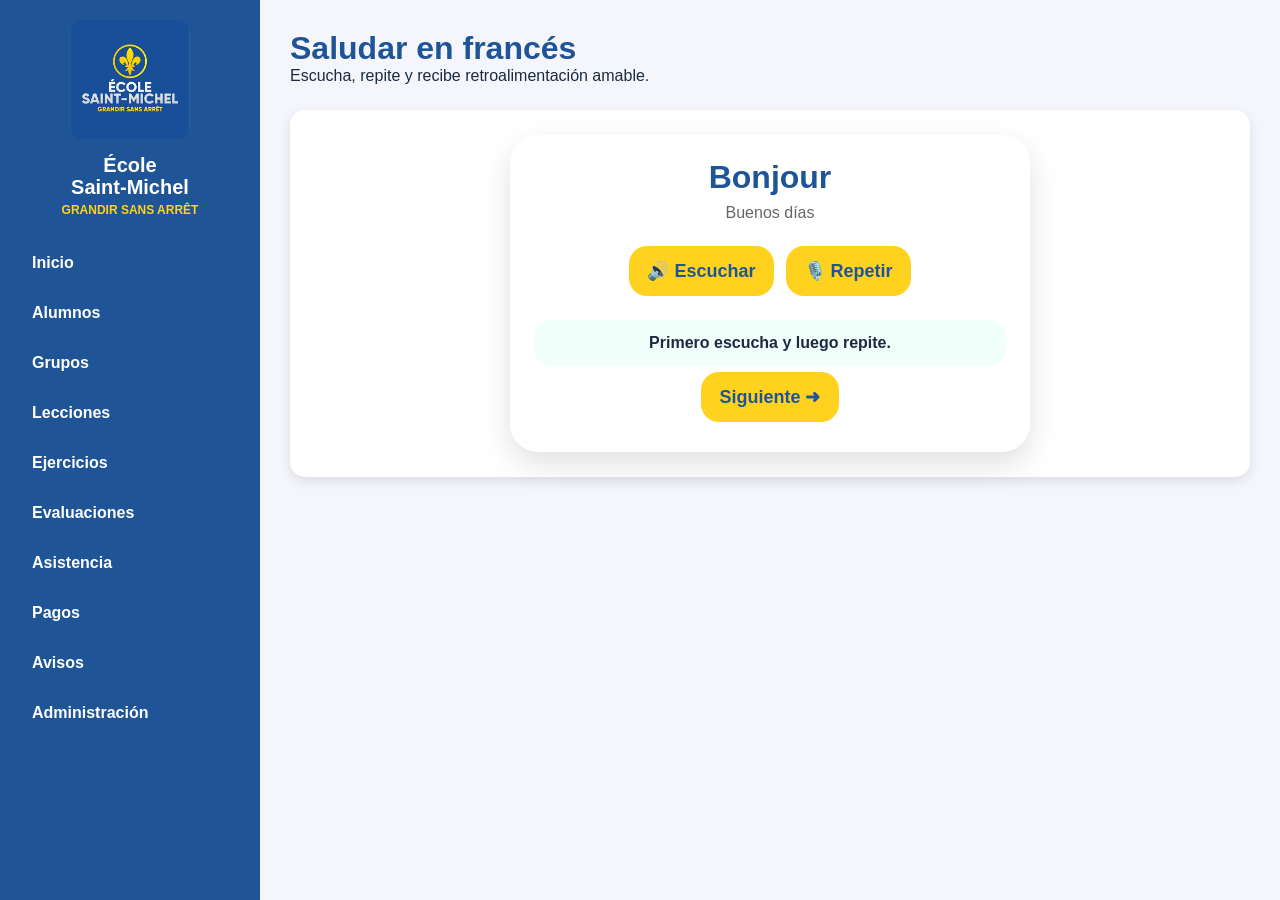
==== voz-frances.html @ efb7e1db "Add files via upload" ====
<!DOCTYPE html><html lang="es"><head><meta charset="UTF-8"><meta name="viewport" content="width=device-width, initial-scale=1.0"><title>École Saint-Michel | Voz Francés</title><link rel="stylesheet" href="css/base.css"><link rel="stylesheet" href="css/layout.css"><link rel="stylesheet" href="css/speech.css"></head><body class="app-layout"><aside class="sidebar"><img src="assets/img/logo.png" alt="École Saint-Michel"><h2>École<br>Saint-Michel</h2><p class="slogan">GRANDIR SANS ARRÊT</p><nav class="menu"><a href="index.html">Inicio</a><a href="alumnos.html">Alumnos</a><a href="#">Grupos</a><a href="lecciones.html">Lecciones</a><a href="#">Ejercicios</a><a href="#">Evaluaciones</a><a href="#">Asistencia</a><a href="#">Pagos</a><a href="#">Avisos</a><a href="#">Administración</a></nav></aside><main class="main"><div class="top"><div><h1>Saludar en francés</h1><p>Escucha, repite y recibe retroalimentación amable.</p></div></div><div class="panel"><div id="speechPractice"></div></div></main><script src="js/speech-fr.js"></script></body></html>
---- css/base.css ----
*{margin:0;padding:0;box-sizing:border-box;font-family:Arial,sans-serif} :root{--azul:#1F5597;--azul-oscuro:#153b6f;--amarillo:#FFD21F;--fondo:#f4f6fb;--texto:#1b2a41;--blanco:#fff;--gris:#666;--borde:#e2e8f0;--sombra:0 8px 20px rgba(0,0,0,.08)} body{background:var(--fondo);color:var(--texto)} button,input,select,textarea{font-family:inherit} button{cursor:pointer}.btn{background:var(--amarillo);color:var(--azul-oscuro);border:none;padding:12px 18px;border-radius:10px;font-weight:bold;cursor:pointer;text-decoration:none;display:inline-block}.btn:hover{opacity:.9}.panel{background:#fff;padding:25px;border-radius:15px;box-shadow:0 4px 12px rgba(0,0,0,.1);margin-bottom:20px}.panel h2{color:var(--azul);margin-bottom:15px}.tag{display:inline-block;background:#eaf1ff;color:var(--azul);padding:6px 10px;border-radius:20px;font-size:12px;font-weight:bold;margin-right:5px;margin-bottom:5px}
---- css/layout.css ----
body.app-layout{display:flex;min-height:100vh}.sidebar{width:260px;background:var(--azul);color:white;padding:20px;flex-shrink:0}.sidebar img{width:120px;display:block;margin:0 auto 15px;border-radius:12px}.sidebar h2{text-align:center;margin-bottom:5px;font-size:20px;line-height:1.1}.sidebar .slogan{text-align:center;color:var(--amarillo);font-size:12px;font-weight:bold;margin-bottom:25px}.menu a{display:block;padding:12px;margin-bottom:8px;text-decoration:none;color:white;border-radius:10px;font-weight:bold}.menu a:hover,.menu a.active{background:var(--amarillo);color:var(--azul)}.main{flex:1;padding:30px}.top{display:flex;justify-content:space-between;align-items:center;margin-bottom:25px;gap:15px}.top h1{color:var(--azul)}@media(max-width:900px){body.app-layout{flex-direction:column}.sidebar{width:100%}.main{padding:20px}.top{flex-direction:column;align-items:flex-start}}
---- css/speech.css ----
.speech-card{max-width:520px;margin:auto;padding:24px;border-radius:28px;background:white;box-shadow:0 12px 30px rgba(0,0,0,.12);text-align:center}.speech-card h2{color:var(--azul);font-size:32px;margin-bottom:8px}.speech-card p{color:#666;margin-bottom:18px}.speech-card button{font-size:18px;padding:14px 18px;border:0;border-radius:18px;background:var(--amarillo);color:var(--azul);font-weight:bold;margin:6px}#speechFeedback{margin-top:18px;padding:14px;border-radius:18px;background:#f1fffb;font-weight:bold}
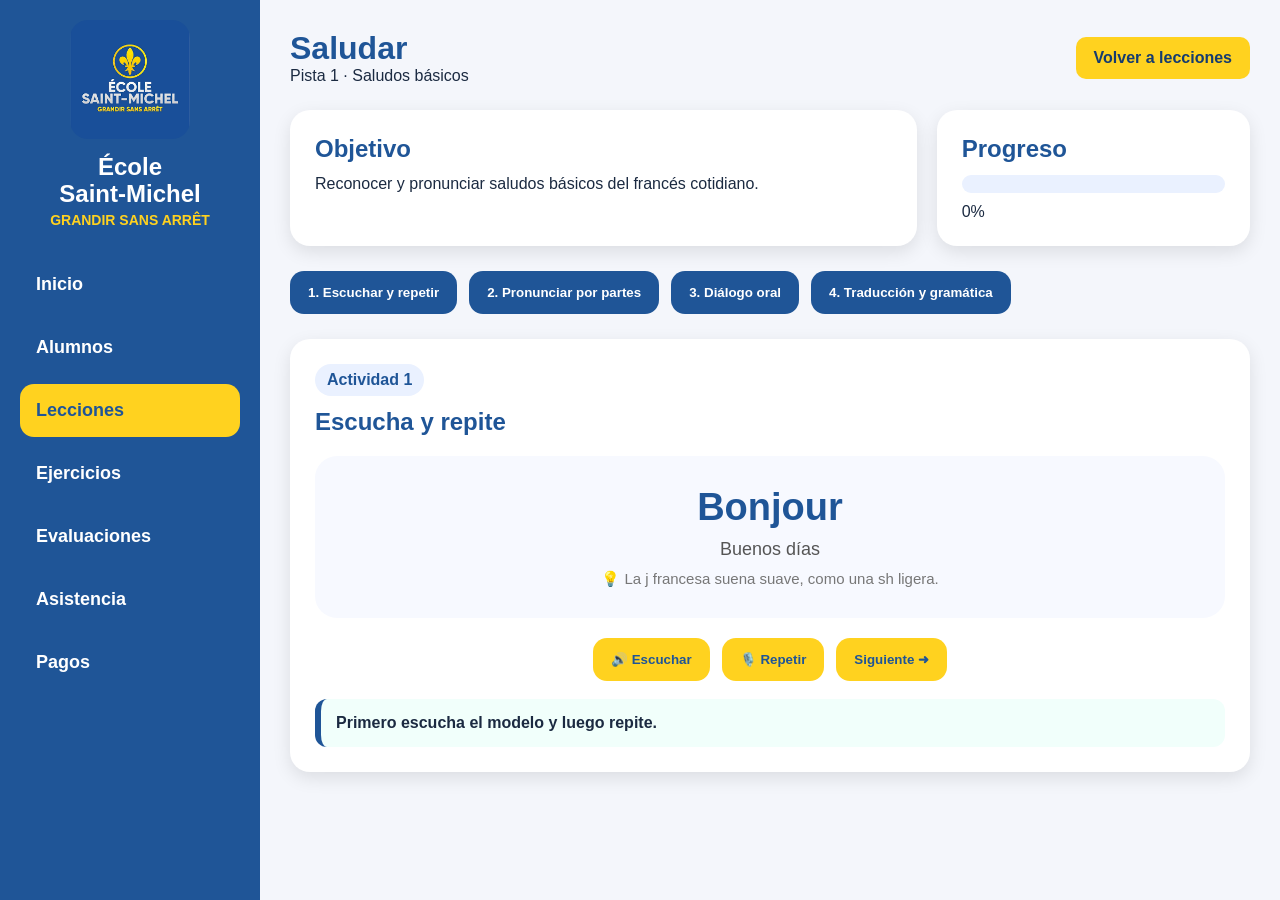
==== commit 8c31bab3: "Update voz-frances.html" ====
--- a/voz-frances.html
+++ b/voz-frances.html
@@ -1 +1,277 @@
-<!DOCTYPE html><html lang="es"><head><meta charset="UTF-8"><meta name="viewport" content="width=device-width, initial-scale=1.0"><title>École Saint-Michel | Voz Francés</title><link rel="stylesheet" href="css/base.css"><link rel="stylesheet" href="css/layout.css"><link rel="stylesheet" href="css/speech.css"></head><body class="app-layout"><aside class="sidebar"><img src="assets/img/logo.png" alt="École Saint-Michel"><h2>École<br>Saint-Michel</h2><p class="slogan">GRANDIR SANS ARRÊT</p><nav class="menu"><a href="index.html">Inicio</a><a href="alumnos.html">Alumnos</a><a href="#">Grupos</a><a href="lecciones.html">Lecciones</a><a href="#">Ejercicios</a><a href="#">Evaluaciones</a><a href="#">Asistencia</a><a href="#">Pagos</a><a href="#">Avisos</a><a href="#">Administración</a></nav></aside><main class="main"><div class="top"><div><h1>Saludar en francés</h1><p>Escucha, repite y recibe retroalimentación amable.</p></div></div><div class="panel"><div id="speechPractice"></div></div></main><script src="js/speech-fr.js"></script></body></html>
+<!DOCTYPE html>
+<html lang="es">
+
+<head>
+    <meta charset="UTF-8">
+
+    <meta name="viewport"
+          content="width=device-width, initial-scale=1.0">
+
+    <title>École Saint-Michel | Pronunciación A1</title>
+
+    <link rel="stylesheet" href="css/base.css">
+    <link rel="stylesheet" href="css/layout.css">
+    <link rel="stylesheet" href="css/voz-frances.css">
+</head>
+
+<body class="app-layout">
+
+    <aside class="sidebar">
+
+        <img src="assets/img/logo.png"
+             alt="École Saint-Michel">
+
+        <h2>
+            École<br>
+            Saint-Michel
+        </h2>
+
+        <p class="slogan">
+            GRANDIR SANS ARRÊT
+        </p>
+
+        <nav class="menu">
+            <a href="index.html">Inicio</a>
+            <a href="alumnos.html">Alumnos</a>
+            <a href="lecciones.html" class="active">Lecciones</a>
+            <a href="#">Ejercicios</a>
+            <a href="#">Evaluaciones</a>
+            <a href="#">Asistencia</a>
+            <a href="#">Pagos</a>
+        </nav>
+
+    </aside>
+
+
+    <main class="main">
+
+        <div class="top">
+
+            <div>
+                <h1 id="lessonTitle">
+                    Pronunciación A1
+                </h1>
+
+                <p id="lessonSubtitle">
+                    Escucha, repite y recibe retroalimentación amable.
+                </p>
+            </div>
+
+            <a class="btn"
+               href="lecciones.html">
+                Volver a lecciones
+            </a>
+
+        </div>
+
+
+        <section class="lesson-intro">
+
+            <div class="intro-card">
+
+                <h2>Objetivo</h2>
+
+                <p id="lessonGoal">
+                    Practicar frases básicas del francés cotidiano.
+                </p>
+
+            </div>
+
+            <div class="intro-card">
+
+                <h2>Progreso</h2>
+
+                <div class="progress-box">
+                    <div id="progressFill"
+                         class="progress-fill">
+                    </div>
+                </div>
+
+                <p id="progressText">
+                    0%
+                </p>
+
+            </div>
+
+        </section>
+
+
+        <section class="activity-tabs">
+
+            <button onclick="showActivity('listen')">
+                1. Escuchar y repetir
+            </button>
+
+            <button onclick="showActivity('chunks')">
+                2. Pronunciar por partes
+            </button>
+
+            <button onclick="showActivity('dialogue')">
+                3. Diálogo oral
+            </button>
+
+            <button onclick="showActivity('grammar')">
+                4. Traducción y gramática
+            </button>
+
+        </section>
+
+
+        <section id="listen"
+                 class="activity active">
+
+            <div class="practice-card">
+
+                <span class="activity-label">
+                    Actividad 1
+                </span>
+
+                <h2>Escucha y repite</h2>
+
+                <div id="phraseBox"
+                     class="phrase-box">
+                </div>
+
+                <div class="actions-row">
+
+                    <button onclick="playCurrentPhrase()">
+                        🔊 Escuchar
+                    </button>
+
+                    <button onclick="startRecognition()">
+                        🎙️ Repetir
+                    </button>
+
+                    <button onclick="nextPhrase()">
+                        Siguiente ➜
+                    </button>
+
+                </div>
+
+                <div id="feedback"
+                     class="feedback">
+                    Primero escucha el modelo y luego repite.
+                </div>
+
+            </div>
+
+        </section>
+
+
+        <section id="chunks"
+                 class="activity">
+
+            <div class="practice-card">
+
+                <span class="activity-label">
+                    Actividad 2
+                </span>
+
+                <h2>Pronunciar por partes</h2>
+
+                <p>
+                    La frase se divide en partes pequeñas para practicar
+                    ritmo, memoria auditiva y pronunciación.
+                </p>
+
+                <div id="chunkBox"
+                     class="chunk-box">
+                </div>
+
+                <div class="actions-row">
+
+                    <button onclick="playChunk()">
+                        🔊 Escuchar parte
+                    </button>
+
+                    <button onclick="startChunkRecognition()">
+                        🎙️ Repetir parte
+                    </button>
+
+                    <button onclick="nextChunk()">
+                        Siguiente parte ➜
+                    </button>
+
+                </div>
+
+                <div id="chunkFeedback"
+                     class="feedback">
+                    Escucha una parte y repítela.
+                </div>
+
+            </div>
+
+        </section>
+
+
+        <section id="dialogue"
+                 class="activity">
+
+            <div class="practice-card">
+
+                <span class="activity-label">
+                    Actividad 3
+                </span>
+
+                <h2>Diálogo oral guiado</h2>
+
+                <p>
+                    El sistema dice una frase y el alumno responde oralmente.
+                </p>
+
+                <div id="dialogueBox"
+                     class="dialogue-box">
+                </div>
+
+                <div class="actions-row">
+
+                    <button onclick="playDialoguePrompt()">
+                        🔊 Escuchar turno
+                    </button>
+
+                    <button onclick="startDialogueRecognition()">
+                        🎙️ Responder
+                    </button>
+
+                    <button onclick="nextDialogueTurn()">
+                        Siguiente turno ➜
+                    </button>
+
+                </div>
+
+                <div id="dialogueFeedback"
+                     class="feedback">
+                    Escucha el turno y responde.
+                </div>
+
+            </div>
+
+        </section>
+
+
+        <section id="grammar"
+                 class="activity">
+
+            <div class="practice-card">
+
+                <span class="activity-label">
+                    Apoyo lingüístico
+                </span>
+
+                <h2>Traducción y explicación</h2>
+
+                <div id="grammarBox"
+                     class="grammar-box">
+                </div>
+
+            </div>
+
+        </section>
+
+    </main>
+
+    <script src="js/speech-fr.js"></script>
+
+</body>
+
+</html>
--- a/css/layout.css
+++ b/css/layout.css
@@ -1 +1,104 @@
-body.app-layout{display:flex;min-height:100vh}.sidebar{width:260px;background:var(--azul);color:white;padding:20px;flex-shrink:0}.sidebar img{width:120px;display:block;margin:0 auto 15px;border-radius:12px}.sidebar h2{text-align:center;margin-bottom:5px;font-size:20px;line-height:1.1}.sidebar .slogan{text-align:center;color:var(--amarillo);font-size:12px;font-weight:bold;margin-bottom:25px}.menu a{display:block;padding:12px;margin-bottom:8px;text-decoration:none;color:white;border-radius:10px;font-weight:bold}.menu a:hover,.menu a.active{background:var(--amarillo);color:var(--azul)}.main{flex:1;padding:30px}.top{display:flex;justify-content:space-between;align-items:center;margin-bottom:25px;gap:15px}.top h1{color:var(--azul)}@media(max-width:900px){body.app-layout{flex-direction:column}.sidebar{width:100%}.main{padding:20px}.top{flex-direction:column;align-items:flex-start}}
+body.app-layout{
+    display:flex;
+    min-height:100vh;
+}
+
+.sidebar{
+    width:260px;
+    min-width:260px;
+    height:100vh;
+    background:var(--azul);
+    color:white;
+    padding:20px;
+    flex-shrink:0;
+    position:sticky;
+    top:0;
+    overflow-y:auto;
+}
+
+.sidebar img{
+    width:120px;
+    display:block;
+    margin:0 auto 15px;
+    border-radius:18px;
+}
+
+.sidebar h2{
+    text-align:center;
+    margin-bottom:5px;
+    font-size:24px;
+    line-height:1.1;
+}
+
+.sidebar .slogan{
+    text-align:center;
+    color:var(--amarillo);
+    font-size:14px;
+    font-weight:bold;
+    margin-bottom:30px;
+}
+
+.menu{
+    display:flex;
+    flex-direction:column;
+    gap:10px;
+}
+
+.menu a{
+    display:block;
+    padding:16px;
+    text-decoration:none;
+    color:white;
+    border-radius:14px;
+    font-size:18px;
+    font-weight:bold;
+    transition:0.2s;
+}
+
+.menu a:hover,
+.menu a.active{
+    background:var(--amarillo);
+    color:var(--azul);
+}
+
+.main{
+    flex:1;
+    padding:30px;
+    min-height:100vh;
+}
+
+.top{
+    display:flex;
+    justify-content:space-between;
+    align-items:center;
+    margin-bottom:25px;
+    gap:15px;
+}
+
+.top h1{
+    color:var(--azul);
+}
+
+@media(max-width:900px){
+
+    body.app-layout{
+        flex-direction:column;
+    }
+
+    .sidebar{
+        width:100%;
+        min-width:100%;
+        height:auto;
+        position:relative;
+    }
+
+    .main{
+        padding:20px;
+    }
+
+    .top{
+        flex-direction:column;
+        align-items:flex-start;
+    }
+
+}
--- a/css/voz-frances.css
+++ b/css/voz-frances.css
@@ -0,0 +1,194 @@
+.lesson-intro{
+    display:grid;
+    grid-template-columns:2fr 1fr;
+    gap:20px;
+    margin-bottom:25px;
+}
+
+.intro-card,
+.practice-card{
+    background:white;
+    border-radius:20px;
+    padding:25px;
+    box-shadow:0 6px 18px rgba(0,0,0,.1);
+}
+
+.intro-card h2,
+.practice-card h2{
+    color:var(--azul);
+    margin-bottom:12px;
+}
+
+.progress-box{
+    background:#eaf1ff;
+    height:18px;
+    border-radius:20px;
+    overflow:hidden;
+    margin-bottom:10px;
+}
+
+.progress-fill{
+    background:var(--azul);
+    height:100%;
+    width:0%;
+    transition:.3s;
+}
+
+.activity-tabs{
+    display:flex;
+    flex-wrap:wrap;
+    gap:12px;
+    margin-bottom:25px;
+}
+
+.activity-tabs button{
+    background:var(--azul);
+    color:white;
+    border:none;
+    padding:14px 18px;
+    border-radius:14px;
+    font-weight:bold;
+    cursor:pointer;
+}
+
+.activity-tabs button:hover{
+    background:var(--amarillo);
+    color:var(--azul);
+}
+
+.activity{
+    display:none;
+}
+
+.activity.active{
+    display:block;
+}
+
+.activity-label{
+    display:inline-block;
+    background:#eaf1ff;
+    color:var(--azul);
+    font-weight:bold;
+    padding:7px 12px;
+    border-radius:20px;
+    margin-bottom:12px;
+}
+
+.phrase-box{
+    background:#f7f9ff;
+    border-radius:22px;
+    padding:30px;
+    text-align:center;
+    margin:20px 0;
+}
+
+.phrase-fr{
+    font-size:38px;
+    color:var(--azul);
+    font-weight:bold;
+    margin-bottom:10px;
+}
+
+.phrase-es{
+    font-size:18px;
+    color:#555;
+    margin-bottom:10px;
+}
+
+.phrase-tip{
+    font-size:15px;
+    color:#777;
+}
+
+.actions-row{
+    display:flex;
+    flex-wrap:wrap;
+    gap:12px;
+    justify-content:center;
+    margin-bottom:18px;
+}
+
+.actions-row button{
+    background:var(--amarillo);
+    color:var(--azul);
+    border:none;
+    padding:14px 18px;
+    border-radius:14px;
+    font-weight:bold;
+    cursor:pointer;
+}
+
+.feedback{
+    background:#f1fffb;
+    border-left:6px solid var(--azul);
+    padding:15px;
+    border-radius:12px;
+    font-weight:bold;
+}
+
+.chunk-box{
+    display:flex;
+    flex-wrap:wrap;
+    gap:12px;
+    margin:20px 0;
+}
+
+.chunk{
+    background:#eaf1ff;
+    color:var(--azul);
+    padding:14px 18px;
+    border-radius:16px;
+    font-size:20px;
+    font-weight:bold;
+}
+
+.dialogue-box{
+    background:#f7f9ff;
+    border-radius:22px;
+    padding:22px;
+    margin:20px 0;
+}
+
+.dialogue-line{
+    margin-bottom:14px;
+    padding:14px;
+    border-radius:14px;
+}
+
+.system-line{
+    background:white;
+    border-left:6px solid var(--azul);
+}
+
+.student-line{
+    background:#fff4d6;
+    border-left:6px solid var(--amarillo);
+}
+
+.grammar-box{
+    display:grid;
+    gap:15px;
+}
+
+.grammar-item{
+    background:#f7f9ff;
+    border-radius:16px;
+    padding:18px;
+}
+
+.grammar-item h3{
+    color:var(--azul);
+    margin-bottom:8px;
+}
+
+@media(max-width:900px){
+
+    .lesson-intro{
+        grid-template-columns:1fr;
+    }
+
+    .phrase-fr{
+        font-size:30px;
+    }
+
+}
